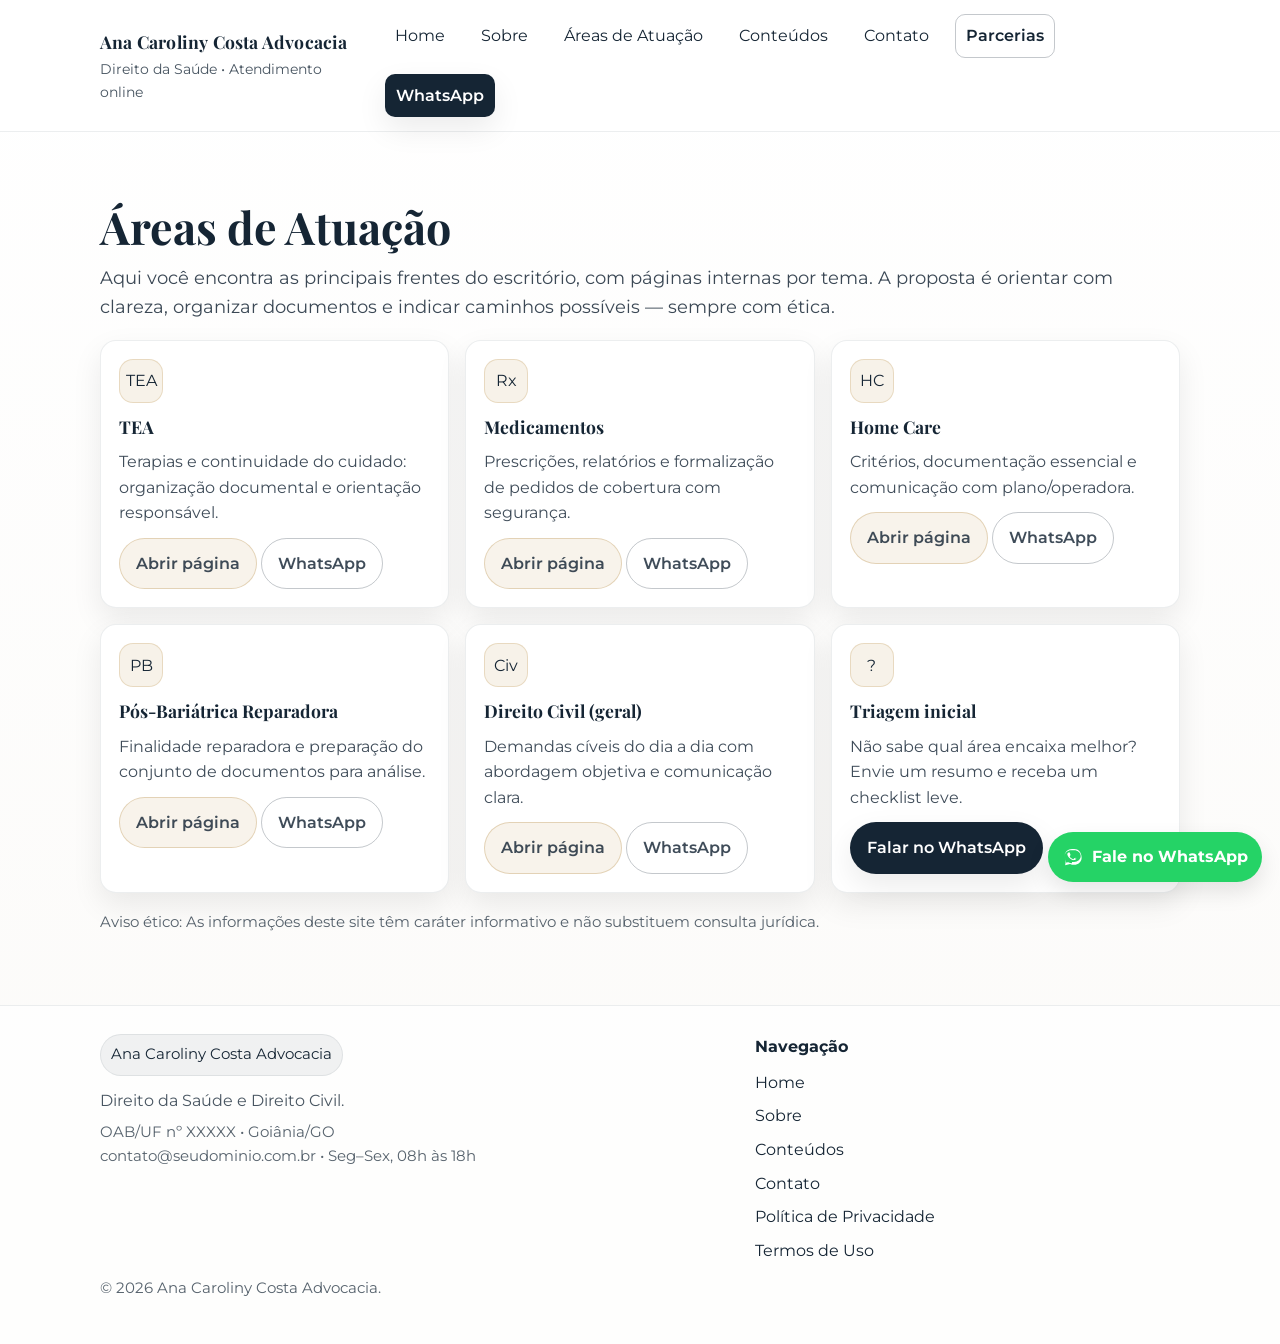
==== areas-de-atuacao/index.html @ 6c86d4fd "Add files via upload Novo arquivo index dentro das áreas de atuação, uma vez que o primeiro estava c" ====
<!doctype html>
<html lang="pt-BR">
<head>
  <meta charset="utf-8" />
  <meta name="viewport" content="width=device-width,initial-scale=1" />
  <title>Áreas de Atuação | Ana Caroliny Costa Advocacia</title>
  <meta name="description" content="Conheça as áreas de atuação: Direito da Saúde (TEA, medicamentos, home care, pós-bariátrica reparadora) e Direito Civil. Páginas internas por tema e CTAs contextualizados." />
  <meta name="robots" content="index,follow" />
  <link rel="canonical" href="https://www.seudominio.com.br/areas-de-atuacao/" />

  <meta property="og:title" content="Áreas de Atuação | Ana Caroliny Costa Advocacia" />
  <meta property="og:description" content="Direito da Saúde com foco em TEA, medicamentos, home care e pós-bariátrica reparadora. Linguagem clara e ética." />
  <meta property="og:type" content="website" />
  <meta property="og:url" content="https://www.seudominio.com.br/areas-de-atuacao/" />
  <meta property="og:image" content="https://www.seudominio.com.br/assets/img/og-image.jpg" />

  <link rel="preconnect" href="https://fonts.googleapis.com" />
  <link rel="preconnect" href="https://fonts.gstatic.com" crossorigin />
  <link href="https://fonts.googleapis.com/css2?family=Montserrat:wght@400;600;700&family=Playfair+Display:wght@500;600;700&display=swap" rel="stylesheet" />

  <link rel="stylesheet" href="/assets/css/styles.css" />
  <script defer src="/assets/js/main.js"></script>
</head>

<body>
  <a class="skip-link" href="#conteudo">Pular para o conteúdo principal</a>

  <header>
    <div class="container">
      <nav class="nav" aria-label="Navegação principal">
        <a class="brand" href="/" aria-label="Ir para a página inicial">
          <strong>Ana Caroliny Costa Advocacia</strong>
          <span>Direito da Saúde • Atendimento online</span>
        </a>

        <div class="menu">
          <a href="/">Home</a>
          <a href="/sobre/">Sobre</a>
          <a href="/areas-de-atuacao/" aria-current="page">Áreas de Atuação</a>
          <a href="/conteudos/">Conteúdos</a>
          <a href="/contato/">Contato</a>
          <a class="btn btn-secondary" href="https://wa.me/5562982118311?text=Ol%C3%A1%21%20Vim%20pelo%20site%20e%20gostaria%20de%20falar%20sobre%20parceria%2Fpalestra%20com%20a%20Ana%20Caroliny%20Costa%20Advocacia."
             target="_blank" rel="noopener">Parcerias</a>
          <a class="btn btn-primary" href="https://wa.me/5562982118311?text=Ol%C3%A1%21%20Vim%20pelo%20site%20da%20Ana%20Caroliny%20Costa%20Advocacia%20e%20gostaria%20de%20orienta%C3%A7%C3%A3o."
             target="_blank" rel="noopener">WhatsApp</a>
        </div>
      </nav>
    </div>
  </header>

  <main id="conteudo" class="section">
    <div class="container">
      <h1>Áreas de Atuação</h1>
      <p class="lead">
        Aqui você encontra as principais frentes do escritório, com páginas internas por tema.
        A proposta é orientar com clareza, organizar documentos e indicar caminhos possíveis — sempre com ética.
      </p>

      <div class="grid-3" style="margin-top:18px">
        <article class="card item">
          <div class="icon" aria-hidden="true">TEA</div>
          <h2 style="font-size:1.1rem;margin:10px 0 8px">TEA</h2>
          <p>Terapias e continuidade do cuidado: organização documental e orientação responsável.</p>
          <p style="margin-top:12px">
            <a class="btn btn-gold" href="/areas-de-atuacao/tea/">Abrir página</a>
            <a class="btn btn-secondary" target="_blank" rel="noopener"
               href="https://wa.me/5562982118311?text=Ol%C3%A1%21%20Vim%20pelo%20site%20e%20preciso%20de%20orienta%C3%A7%C3%A3o%20sobre%20TEA%2Fterapias%20e%20plano%20de%20sa%C3%BAde.">WhatsApp</a>
          </p>
        </article>

        <article class="card item">
          <div class="icon" aria-hidden="true">Rx</div>
          <h2 style="font-size:1.1rem;margin:10px 0 8px">Medicamentos</h2>
          <p>Prescrições, relatórios e formalização de pedidos de cobertura com segurança.</p>
          <p style="margin-top:12px">
            <a class="btn btn-gold" href="/areas-de-atuacao/medicamentos/">Abrir página</a>
            <a class="btn btn-secondary" target="_blank" rel="noopener"
               href="https://wa.me/5562982118311?text=Ol%C3%A1%21%20Vim%20pelo%20site%20e%20preciso%20de%20orienta%C3%A7%C3%A3o%20sobre%20cobertura%20de%20medicamento.">WhatsApp</a>
          </p>
        </article>

        <article class="card item">
          <div class="icon" aria-hidden="true">HC</div>
          <h2 style="font-size:1.1rem;margin:10px 0 8px">Home Care</h2>
          <p>Critérios, documentação essencial e comunicação com plano/operadora.</p>
          <p style="margin-top:12px">
            <a class="btn btn-gold" href="/areas-de-atuacao/home-care/">Abrir página</a>
            <a class="btn btn-secondary" target="_blank" rel="noopener"
               href="https://wa.me/5562982118311?text=Ol%C3%A1%21%20Vim%20pelo%20site%20e%20preciso%20de%20orienta%C3%A7%C3%A3o%20sobre%20home%20care.">WhatsApp</a>
          </p>
        </article>

        <article class="card item">
          <div class="icon" aria-hidden="true">PB</div>
          <h2 style="font-size:1.1rem;margin:10px 0 8px">Pós-Bariátrica Reparadora</h2>
          <p>Finalidade reparadora e preparação do conjunto de documentos para análise.</p>
          <p style="margin-top:12px">
            <a class="btn btn-gold" href="/areas-de-atuacao/cirurgia-pos-bariatrica/">Abrir página</a>
            <a class="btn btn-secondary" target="_blank" rel="noopener"
               href="https://wa.me/5562982118311?text=Ol%C3%A1%21%20Vim%20pelo%20site%20e%20preciso%20de%20orienta%C3%A7%C3%A3o%20sobre%20cirurgia%20p%C3%B3s-bari%C3%A1trica%20reparadora.">WhatsApp</a>
          </p>
        </article>

        <article class="card item">
          <div class="icon" aria-hidden="true">Civ</div>
          <h2 style="font-size:1.1rem;margin:10px 0 8px">Direito Civil (geral)</h2>
          <p>Demandas cíveis do dia a dia com abordagem objetiva e comunicação clara.</p>
          <p style="margin-top:12px">
            <a class="btn btn-gold" href="/areas-de-atuacao/direito-civil/">Abrir página</a>
            <a class="btn btn-secondary" target="_blank" rel="noopener"
               href="https://wa.me/5562982118311?text=Ol%C3%A1%21%20Vim%20pelo%20site%20e%20gostaria%20de%20orienta%C3%A7%C3%A3o%20em%20Direito%20Civil.">WhatsApp</a>
          </p>
        </article>

        <article class="card item">
          <div class="icon" aria-hidden="true">?</div>
          <h2 style="font-size:1.1rem;margin:10px 0 8px">Triagem inicial</h2>
          <p>Não sabe qual área encaixa melhor? Envie um resumo e receba um checklist leve.</p>
          <p style="margin-top:12px">
            <a class="btn btn-primary" target="_blank" rel="noopener"
               href="https://wa.me/5562982118311?text=Ol%C3%A1%21%20Vim%20pelo%20site%20da%20Ana%20Caroliny%20Costa%20Advocacia%20e%20gostaria%20de%20orienta%C3%A7%C3%A3o.">Falar no WhatsApp</a>
          </p>
        </article>
      </div>

      <p class="smallprint" style="margin-top:18px">
        Aviso ético: As informações deste site têm caráter informativo e não substituem consulta jurídica.
      </p>
    </div>
  </main>

  <footer>
    <div class="container">
      <div class="footer-grid">
        <div>
          <div class="badge">Ana Caroliny Costa Advocacia</div>
          <p class="muted" style="margin:12px 0 6px">Direito da Saúde e Direito Civil.</p>
          <p class="smallprint">
            <span data-site="oab">OAB/UF nº XXXXX</span> • <span data-site="cityUF">Goiânia/GO</span><br/>
            <span data-site="email">contato@seudominio.com.br</span> • <span data-site="hours">Seg–Sex, 08h às 18h</span>
          </p>
        </div>
        <div>
          <p style="margin:0 0 10px"><strong>Navegação</strong></p>
          <p style="margin:0;display:grid;gap:8px">
            <a href="/">Home</a>
            <a href="/sobre/">Sobre</a>
            <a href="/conteudos/">Conteúdos</a>
            <a href="/contato/">Contato</a>
            <a href="/politica-de-privacidade/">Política de Privacidade</a>
            <a href="/termos-de-uso/">Termos de Uso</a>
          </p>
        </div>
      </div>
      <p class="smallprint" style="margin-top:14px">© <span id="year"></span> Ana Caroliny Costa Advocacia.</p>
    </div>
  </footer>

  <a class="wa-float" href="https://wa.me/5562982118311?text=Ol%C3%A1%21%20Vim%20pelo%20site%20da%20Ana%20Caroliny%20Costa%20Advocacia%20e%20gostaria%20de%20orienta%C3%A7%C3%A3o."
     target="_blank" rel="noopener" aria-label="Fale no WhatsApp (Atendimento)">
    <svg aria-hidden="true" viewBox="0 0 32 32" fill="none">
      <path fill="currentColor" d="M16 3C9.4 3 4 8.1 4 14.4c0 2.5.9 4.9 2.4 6.9L5 29l7.9-1.9c2 .9 4.2 1.4 6.5 1.4 6.6 0 12-5.1 12-11.4C31.4 8.1 26 3 19.4 3H16zm0 22.9c-2.1 0-4.1-.5-5.9-1.5l-.4-.2-4.7 1.1 1.2-4.4-.3-.4c-1.3-1.9-2-4-2-6.2C4.3 9.4 9 5.2 14.9 5.2h4.5c5.9 0 10.6 4.2 10.6 9.3 0 5.2-4.7 9.4-10.6 9.4H16zm7-6.9c-.4-.2-2.2-1.1-2.6-1.2-.4-.2-.6-.2-.9.2-.2.4-1 1.2-1.2 1.4-.2.2-.4.2-.8 0-.4-.2-1.6-.6-3-1.8-1.1-1-1.9-2.2-2.1-2.6-.2-.4 0-.6.2-.8l.6-.7c.2-.2.2-.4.3-.6.1-.2 0-.4 0-.6s-.9-2.2-1.2-3c-.3-.8-.7-.7-.9-.7h-.8c-.2 0-.6.1-.9.4-.3.3-1.2 1.1-1.2 2.7s1.2 3.1 1.4 3.3c.2.2 2.4 3.7 5.9 5.2.8.3 1.4.5 1.9.6.8.3 1.5.2 2.1.1.6-.1 2.2-.9 2.5-1.8.3-.9.3-1.6.2-1.8-.1-.2-.4-.3-.8-.5z"/>
    </svg>
    <span>Fale no WhatsApp</span>
  </a>
</body>
</html>
---- assets/css/styles.css ----
:root{
  --c-ink:#152534;
  --c-ink-2:#1F3A47;
  --c-gold:#CBAB75;
  --c-sand:#DDD8D2;
  --c-white:#FFFFFF;

  --max:1120px;
  --r:16px;
  --shadow: 0 12px 30px rgba(0,0,0,.08);
  --shadow2: 0 10px 22px rgba(0,0,0,.10);

  --fs-0: clamp(2rem, 3.5vw, 3.2rem);
  --fs-1: clamp(1.4rem, 2.2vw, 2rem);
  --fs-2: 1.125rem;
  --fs-3: 1rem;

  --lh:1.6;
}

*{box-sizing:border-box}
html{scroll-behavior:smooth}
body{
  margin:0;
  color:var(--c-ink);
  background:linear-gradient(180deg, var(--c-white), #fbfaf8);
  font-family: "Montserrat", system-ui, -apple-system, Segoe UI, Roboto, Arial, sans-serif;
  line-height:var(--lh);
}
img{max-width:100%; height:auto}
a{color:inherit}
.container{max-width:var(--max); margin:0 auto; padding:0 20px}

.skip-link{
  position:absolute; left:-999px; top:auto;
  width:1px; height:1px; overflow:hidden;
}
.skip-link:focus{
  left:20px; top:16px; width:auto; height:auto;
  background:var(--c-white); padding:10px 12px; border-radius:10px;
  box-shadow:var(--shadow); z-index:9999;
}

header{
  position:sticky; top:0; z-index:50;
  background:rgba(255,255,255,.86);
  backdrop-filter:saturate(120%) blur(10px);
  border-bottom:1px solid rgba(21,37,52,.08);
}
.nav{
  display:flex; align-items:center; justify-content:space-between;
  gap:16px; padding:14px 0;
}
.brand{
  display:flex; flex-direction:column; gap:2px; text-decoration:none;
}
.brand strong{
  font-family:"Playfair Display", Georgia, serif;
  letter-spacing:.2px;
  font-size:1.1rem;
}
.brand span{
  font-size:.88rem; color:rgba(21,37,52,.78);
}

.menu{
  display:flex; align-items:center; gap:16px; flex-wrap:wrap;
}
.menu a{
  text-decoration:none;
  padding:8px 10px;
  border-radius:10px;
}
.menu a:focus-visible, .menu a:hover{background:rgba(21,37,52,.06)}

.btn{
  display:inline-flex; align-items:center; justify-content:center;
  gap:10px;
  padding:12px 16px;
  border-radius:999px;
  font-weight:600;
  text-decoration:none;
  border:1px solid transparent;
  transition:transform .08s ease, box-shadow .2s ease, background .2s ease;
}
.btn:focus-visible{outline:3px solid rgba(203,171,117,.45); outline-offset:2px}
.btn:hover{transform:translateY(-1px)}
.btn-primary{background:var(--c-ink); color:var(--c-white); box-shadow:var(--shadow)}
.btn-primary:hover{background:var(--c-ink-2)}
.btn-secondary{background:transparent; border-color:rgba(21,37,52,.25)}
.btn-secondary:hover{border-color:rgba(21,37,52,.45); background:rgba(21,37,52,.04)}
.btn-gold{background:rgba(203,171,117,.14); border-color:rgba(203,171,117,.45)}
.btn-gold:hover{background:rgba(203,171,117,.20)}

.hero{
  padding:64px 0 22px;
}
.hero-grid{
  display:grid; grid-template-columns: 1.2fr .8fr; gap:32px; align-items:center;
}
.kicker{
  display:inline-flex; gap:10px; align-items:center;
  padding:8px 12px; border-radius:999px;
  background:rgba(221,216,210,.55);
  border:1px solid rgba(21,37,52,.08);
  font-size:.92rem;
}
.kicker i{width:10px; height:10px; border-radius:50%; background:var(--c-gold); display:inline-block}
h1{
  font-family:"Playfair Display", Georgia, serif;
  font-size:var(--fs-0);
  line-height:1.12;
  margin:14px 0 12px;
}
.lead{font-size:var(--fs-2); color:rgba(21,37,52,.84); margin:0 0 18px}
.proof{
  display:flex; gap:12px; flex-wrap:wrap; margin:16px 0 22px;
}
.pill{
  padding:10px 12px; border-radius:999px;
  border:1px solid rgba(21,37,52,.10);
  background:rgba(255,255,255,.75);
  font-size:.95rem;
}
.card{
  border-radius:var(--r);
  background:var(--c-white);
  border:1px solid rgba(21,37,52,.08);
  box-shadow:var(--shadow);
}
.hero-card{padding:18px}
.hero-card img{
  border-radius:14px;
  border:1px solid rgba(21,37,52,.10);
}

.section{padding:56px 0}
.section h2{
  font-family:"Playfair Display", Georgia, serif;
  font-size:var(--fs-1);
  margin:0 0 14px;
}
.muted{color:rgba(21,37,52,.78)}

.grid-3{
  display:grid; grid-template-columns:repeat(3,1fr); gap:16px;
}
.grid-2{
  display:grid; grid-template-columns:repeat(2,1fr); gap:16px;
}
.item{
  padding:18px;
}
.item h3{margin:8px 0 8px; font-size:1.05rem}
.item p{margin:0; color:rgba(21,37,52,.82)}
.icon{
  width:44px; height:44px; border-radius:14px;
  display:grid; place-items:center;
  background:rgba(203,171,117,.16);
  border:1px solid rgba(203,171,117,.35);
  color:var(--c-ink);
}

.steps{counter-reset: step}
.step{
  padding:18px;
}
.step .n{
  width:36px; height:36px; border-radius:12px;
  display:grid; place-items:center;
  background:rgba(21,37,52,.08);
  border:1px solid rgba(21,37,52,.10);
  font-weight:700;
}

.faq{display:grid; gap:10px}
.faq details{
  padding:14px 16px;
  border-radius:14px;
  border:1px solid rgba(21,37,52,.10);
  background:rgba(255,255,255,.75);
}
.faq summary{
  cursor:pointer;
  font-weight:700;
}
.faq p{margin:10px 0 0; color:rgba(21,37,52,.82)}

.cta{
  padding:28px;
  display:flex; align-items:center; justify-content:space-between;
  gap:18px; flex-wrap:wrap;
  background:linear-gradient(90deg, rgba(21,37,52,.06), rgba(203,171,117,.10));
  border:1px solid rgba(21,37,52,.10);
}
.cta strong{
  font-family:"Playfair Display", Georgia, serif;
  font-size:1.4rem;
}
.smallprint{font-size:.92rem; color:rgba(21,37,52,.72); margin-top:8px}

footer{
  padding:28px 0;
  border-top:1px solid rgba(21,37,52,.08);
  background:rgba(255,255,255,.75);
}
.footer-grid{
  display:grid; grid-template-columns:1.2fr .8fr; gap:18px;
}
.footer-grid a{text-decoration:none}
.footer-grid a:hover{text-decoration:underline}
.badge{
  display:inline-flex; gap:8px; align-items:center;
  padding:8px 10px; border-radius:999px;
  background:rgba(21,37,52,.06);
  border:1px solid rgba(21,37,52,.08);
  font-size:.92rem;
}

/* WhatsApp floating button */
.wa-float{
  position:fixed; right:18px; bottom:18px; z-index:999;
  display:flex; align-items:center; gap:10px;
  padding:12px 14px;
  border-radius:999px;
  background:#25D366;
  color:#fff;
  text-decoration:none;
  font-weight:700;
  box-shadow:var(--shadow2);
}
.wa-float svg{width:20px; height:20px}
.wa-float:focus-visible{outline:3px solid rgba(21,37,52,.35); outline-offset:2px}
.wa-float:hover{transform:translateY(-1px)}
.wa-float span{display:inline}

/* Responsive */
@media (max-width: 900px){
  .hero-grid{grid-template-columns:1fr}
  .grid-3{grid-template-columns:1fr}
  .grid-2{grid-template-columns:1fr}
  .footer-grid{grid-template-columns:1fr}
  .menu{gap:8px}
  .wa-float span{display:none}
}
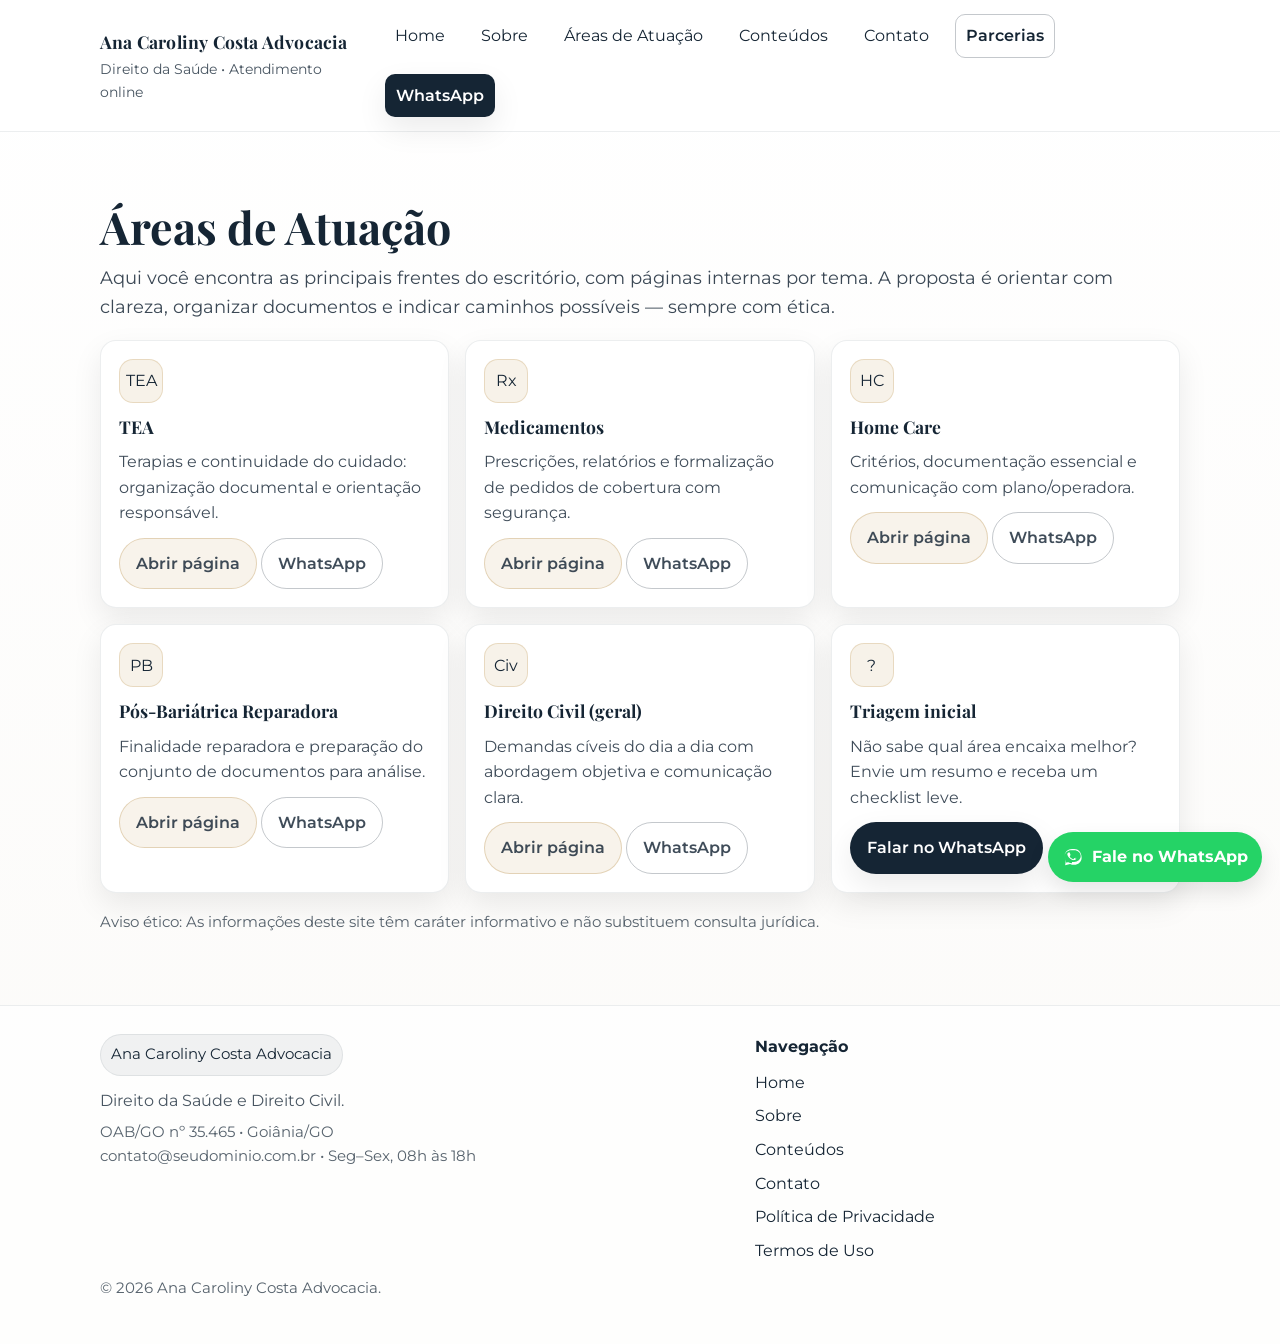
==== commit 4ad6c528: "Add files via upload Atualização de telefone do WhatsApp, numero da OAB e imagem" ====
--- a/areas-de-atuacao/index.html
+++ b/areas-de-atuacao/index.html
@@ -39,9 +39,9 @@
           <a href="/areas-de-atuacao/" aria-current="page">Áreas de Atuação</a>
           <a href="/conteudos/">Conteúdos</a>
           <a href="/contato/">Contato</a>
-          <a class="btn btn-secondary" href="https://wa.me/5562982118311?text=Ol%C3%A1%21%20Vim%20pelo%20site%20e%20gostaria%20de%20falar%20sobre%20parceria%2Fpalestra%20com%20a%20Ana%20Caroliny%20Costa%20Advocacia."
+          <a class="btn btn-secondary" href="https://wa.me/5562981219641?text=Ol%C3%A1%21%20Vim%20pelo%20site%20e%20gostaria%20de%20falar%20sobre%20parceria%2Fpalestra%20com%20a%20Ana%20Caroliny%20Costa%20Advocacia."
              target="_blank" rel="noopener">Parcerias</a>
-          <a class="btn btn-primary" href="https://wa.me/5562982118311?text=Ol%C3%A1%21%20Vim%20pelo%20site%20da%20Ana%20Caroliny%20Costa%20Advocacia%20e%20gostaria%20de%20orienta%C3%A7%C3%A3o."
+          <a class="btn btn-primary" href="https://wa.me/5562981219641?text=Ol%C3%A1%21%20Vim%20pelo%20site%20da%20Ana%20Caroliny%20Costa%20Advocacia%20e%20gostaria%20de%20orienta%C3%A7%C3%A3o."
              target="_blank" rel="noopener">WhatsApp</a>
         </div>
       </nav>
@@ -64,7 +64,7 @@
           <p style="margin-top:12px">
             <a class="btn btn-gold" href="/areas-de-atuacao/tea/">Abrir página</a>
             <a class="btn btn-secondary" target="_blank" rel="noopener"
-               href="https://wa.me/5562982118311?text=Ol%C3%A1%21%20Vim%20pelo%20site%20e%20preciso%20de%20orienta%C3%A7%C3%A3o%20sobre%20TEA%2Fterapias%20e%20plano%20de%20sa%C3%BAde.">WhatsApp</a>
+               href="https://wa.me/5562981219641?text=Ol%C3%A1%21%20Vim%20pelo%20site%20e%20preciso%20de%20orienta%C3%A7%C3%A3o%20sobre%20TEA%2Fterapias%20e%20plano%20de%20sa%C3%BAde.">WhatsApp</a>
           </p>
         </article>
 
@@ -75,7 +75,7 @@
           <p style="margin-top:12px">
             <a class="btn btn-gold" href="/areas-de-atuacao/medicamentos/">Abrir página</a>
             <a class="btn btn-secondary" target="_blank" rel="noopener"
-               href="https://wa.me/5562982118311?text=Ol%C3%A1%21%20Vim%20pelo%20site%20e%20preciso%20de%20orienta%C3%A7%C3%A3o%20sobre%20cobertura%20de%20medicamento.">WhatsApp</a>
+               href="https://wa.me/5562981219641?text=Ol%C3%A1%21%20Vim%20pelo%20site%20e%20preciso%20de%20orienta%C3%A7%C3%A3o%20sobre%20cobertura%20de%20medicamento.">WhatsApp</a>
           </p>
         </article>
 
@@ -86,7 +86,7 @@
           <p style="margin-top:12px">
             <a class="btn btn-gold" href="/areas-de-atuacao/home-care/">Abrir página</a>
             <a class="btn btn-secondary" target="_blank" rel="noopener"
-               href="https://wa.me/5562982118311?text=Ol%C3%A1%21%20Vim%20pelo%20site%20e%20preciso%20de%20orienta%C3%A7%C3%A3o%20sobre%20home%20care.">WhatsApp</a>
+               href="https://wa.me/5562981219641?text=Ol%C3%A1%21%20Vim%20pelo%20site%20e%20preciso%20de%20orienta%C3%A7%C3%A3o%20sobre%20home%20care.">WhatsApp</a>
           </p>
         </article>
 
@@ -97,7 +97,7 @@
           <p style="margin-top:12px">
             <a class="btn btn-gold" href="/areas-de-atuacao/cirurgia-pos-bariatrica/">Abrir página</a>
             <a class="btn btn-secondary" target="_blank" rel="noopener"
-               href="https://wa.me/5562982118311?text=Ol%C3%A1%21%20Vim%20pelo%20site%20e%20preciso%20de%20orienta%C3%A7%C3%A3o%20sobre%20cirurgia%20p%C3%B3s-bari%C3%A1trica%20reparadora.">WhatsApp</a>
+               href="https://wa.me/5562981219641?text=Ol%C3%A1%21%20Vim%20pelo%20site%20e%20preciso%20de%20orienta%C3%A7%C3%A3o%20sobre%20cirurgia%20p%C3%B3s-bari%C3%A1trica%20reparadora.">WhatsApp</a>
           </p>
         </article>
 
@@ -108,7 +108,7 @@
           <p style="margin-top:12px">
             <a class="btn btn-gold" href="/areas-de-atuacao/direito-civil/">Abrir página</a>
             <a class="btn btn-secondary" target="_blank" rel="noopener"
-               href="https://wa.me/5562982118311?text=Ol%C3%A1%21%20Vim%20pelo%20site%20e%20gostaria%20de%20orienta%C3%A7%C3%A3o%20em%20Direito%20Civil.">WhatsApp</a>
+               href="https://wa.me/5562981219641?text=Ol%C3%A1%21%20Vim%20pelo%20site%20e%20gostaria%20de%20orienta%C3%A7%C3%A3o%20em%20Direito%20Civil.">WhatsApp</a>
           </p>
         </article>
 
@@ -118,7 +118,7 @@
           <p>Não sabe qual área encaixa melhor? Envie um resumo e receba um checklist leve.</p>
           <p style="margin-top:12px">
             <a class="btn btn-primary" target="_blank" rel="noopener"
-               href="https://wa.me/5562982118311?text=Ol%C3%A1%21%20Vim%20pelo%20site%20da%20Ana%20Caroliny%20Costa%20Advocacia%20e%20gostaria%20de%20orienta%C3%A7%C3%A3o.">Falar no WhatsApp</a>
+               href="https://wa.me/5562981219641?text=Ol%C3%A1%21%20Vim%20pelo%20site%20da%20Ana%20Caroliny%20Costa%20Advocacia%20e%20gostaria%20de%20orienta%C3%A7%C3%A3o.">Falar no WhatsApp</a>
           </p>
         </article>
       </div>
@@ -136,7 +136,7 @@
           <div class="badge">Ana Caroliny Costa Advocacia</div>
           <p class="muted" style="margin:12px 0 6px">Direito da Saúde e Direito Civil.</p>
           <p class="smallprint">
-            <span data-site="oab">OAB/UF nº XXXXX</span> • <span data-site="cityUF">Goiânia/GO</span><br/>
+            <span data-site="oab">OAB/GO nº 35.465</span> • <span data-site="cityUF">Goiânia/GO</span><br/>
             <span data-site="email">contato@seudominio.com.br</span> • <span data-site="hours">Seg–Sex, 08h às 18h</span>
           </p>
         </div>
@@ -156,7 +156,7 @@
     </div>
   </footer>
 
-  <a class="wa-float" href="https://wa.me/5562982118311?text=Ol%C3%A1%21%20Vim%20pelo%20site%20da%20Ana%20Caroliny%20Costa%20Advocacia%20e%20gostaria%20de%20orienta%C3%A7%C3%A3o."
+  <a class="wa-float" href="https://wa.me/5562981219641?text=Ol%C3%A1%21%20Vim%20pelo%20site%20da%20Ana%20Caroliny%20Costa%20Advocacia%20e%20gostaria%20de%20orienta%C3%A7%C3%A3o."
      target="_blank" rel="noopener" aria-label="Fale no WhatsApp (Atendimento)">
     <svg aria-hidden="true" viewBox="0 0 32 32" fill="none">
       <path fill="currentColor" d="M16 3C9.4 3 4 8.1 4 14.4c0 2.5.9 4.9 2.4 6.9L5 29l7.9-1.9c2 .9 4.2 1.4 6.5 1.4 6.6 0 12-5.1 12-11.4C31.4 8.1 26 3 19.4 3H16zm0 22.9c-2.1 0-4.1-.5-5.9-1.5l-.4-.2-4.7 1.1 1.2-4.4-.3-.4c-1.3-1.9-2-4-2-6.2C4.3 9.4 9 5.2 14.9 5.2h4.5c5.9 0 10.6 4.2 10.6 9.3 0 5.2-4.7 9.4-10.6 9.4H16zm7-6.9c-.4-.2-2.2-1.1-2.6-1.2-.4-.2-.6-.2-.9.2-.2.4-1 1.2-1.2 1.4-.2.2-.4.2-.8 0-.4-.2-1.6-.6-3-1.8-1.1-1-1.9-2.2-2.1-2.6-.2-.4 0-.6.2-.8l.6-.7c.2-.2.2-.4.3-.6.1-.2 0-.4 0-.6s-.9-2.2-1.2-3c-.3-.8-.7-.7-.9-.7h-.8c-.2 0-.6.1-.9.4-.3.3-1.2 1.1-1.2 2.7s1.2 3.1 1.4 3.3c.2.2 2.4 3.7 5.9 5.2.8.3 1.4.5 1.9.6.8.3 1.5.2 2.1.1.6-.1 2.2-.9 2.5-1.8.3-.9.3-1.6.2-1.8-.1-.2-.4-.3-.8-.5z"/>
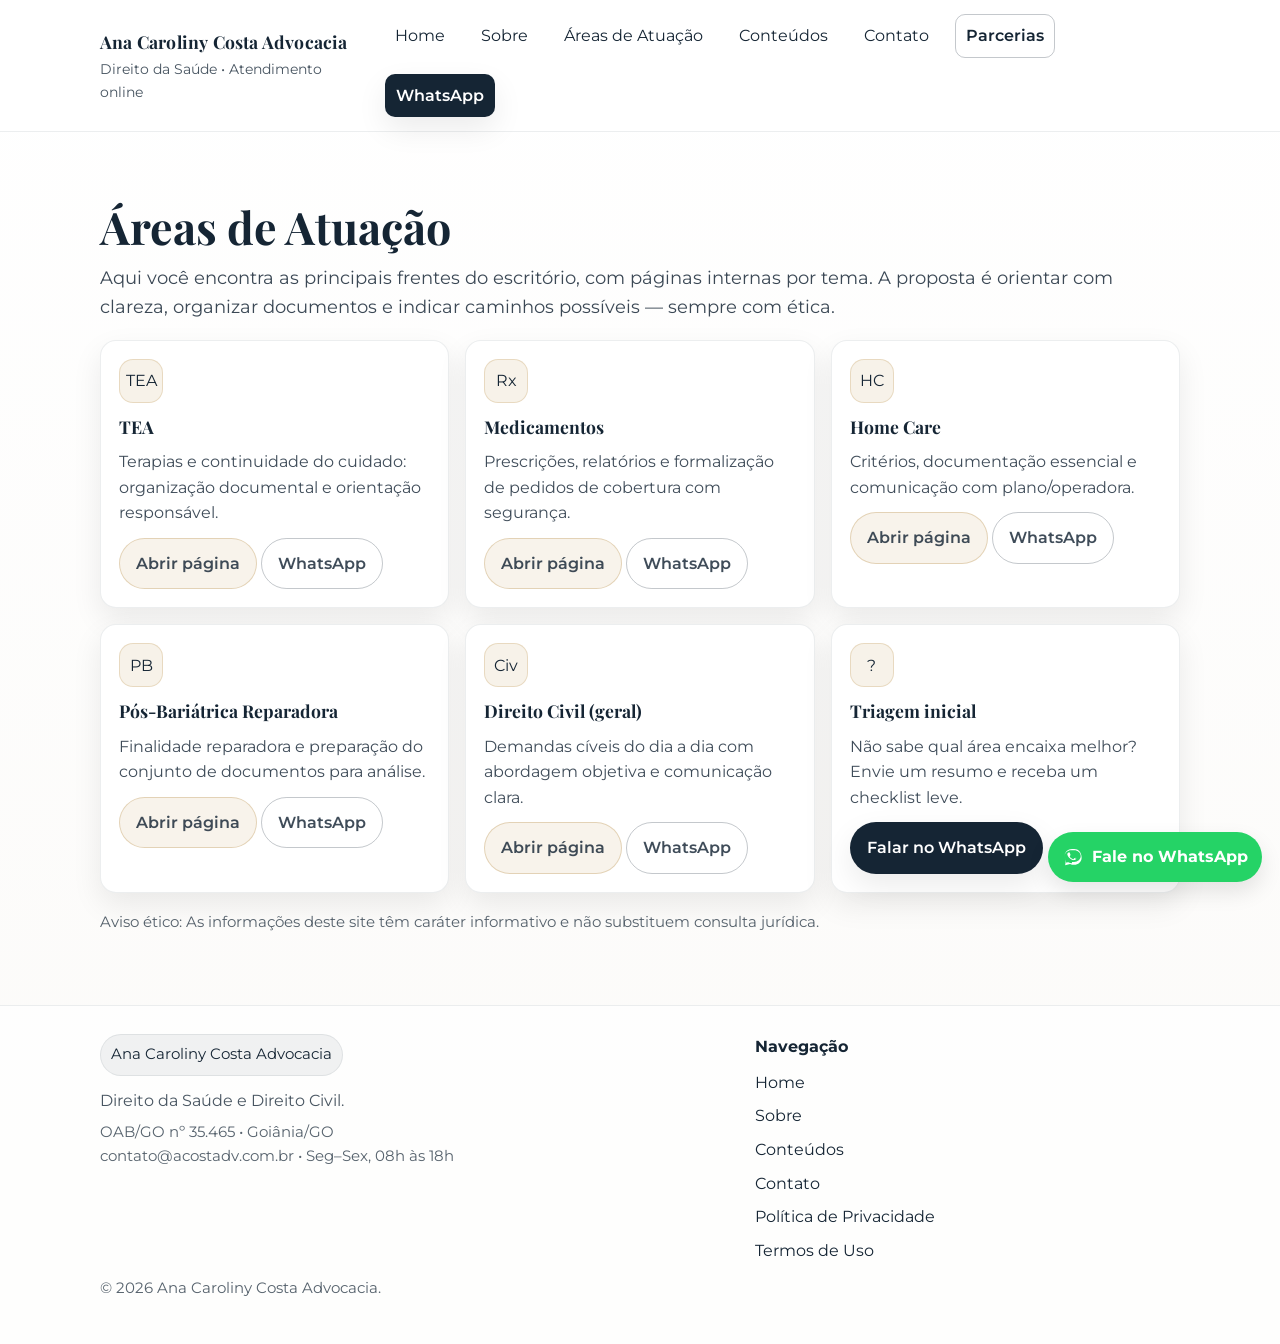
==== commit b61a96f1: "Add files via upload Atualização do email de contato" ====
--- a/areas-de-atuacao/index.html
+++ b/areas-de-atuacao/index.html
@@ -137,7 +137,7 @@
           <p class="muted" style="margin:12px 0 6px">Direito da Saúde e Direito Civil.</p>
           <p class="smallprint">
             <span data-site="oab">OAB/GO nº 35.465</span> • <span data-site="cityUF">Goiânia/GO</span><br/>
-            <span data-site="email">contato@seudominio.com.br</span> • <span data-site="hours">Seg–Sex, 08h às 18h</span>
+            <span data-site="email">contato@acostadv.com.br</span> • <span data-site="hours">Seg–Sex, 08h às 18h</span>
           </p>
         </div>
         <div>
